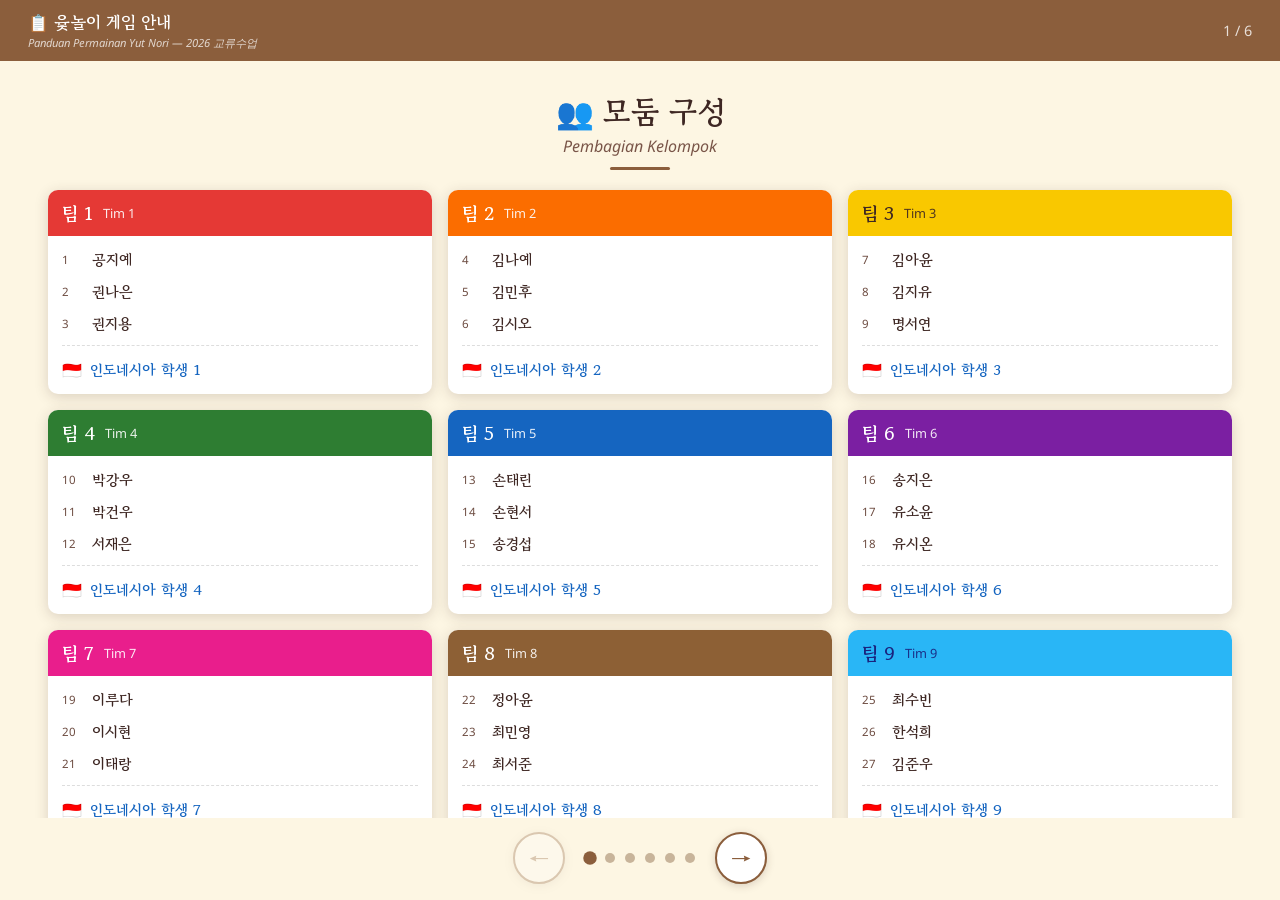
==== guide.html @ fb33321e "guide.html 추가: 게임 규칙 안내 슬라이드 (모둠 구성 + 5페이지 규칙) Co-Authored-By: Claude Sonnet 4.6 <noreply@anthropic." ====
<!DOCTYPE html>
<html lang="ko">
<head>
  <meta charset="UTF-8" />
  <meta name="viewport" content="width=device-width, initial-scale=1.0" />
  <title>게임 안내 — Panduan Permainan Yut Nori</title>
  <link rel="preconnect" href="https://fonts.googleapis.com" />
  <link rel="preconnect" href="https://fonts.gstatic.com" crossorigin />
  <link href="https://fonts.googleapis.com/css2?family=Gowun+Batang:wght@400;700&family=Noto+Sans:ital,wght@0,400;0,600;0,700;1,400&display=swap" rel="stylesheet" />
  <style>
    *, *::before, *::after { box-sizing: border-box; margin: 0; padding: 0; }

    :root {
      --bg:        #FDF6E3;
      --board-bg:  #F5E6C8;
      --line:      #8B5E3C;
      --text:      #3E2723;
      --text-sub:  #6D4C41;
      --text-id:   #795548;
      --white:     #FFFFFF;
      --shadow:    rgba(62,39,35,0.18);
      --radius:    16px;
      --radius-sm: 10px;

      --c1: #E53935; --c2: #FB6D00; --c3: #F9C800;
      --c4: #2E7D32; --c5: #1565C0; --c6: #7B1FA2;
      --c7: #E91E8C; --c8: #8D6035; --c9: #29B6F6;
    }

    html, body {
      height: 100%; width: 100%;
      background: var(--bg);
      font-family: 'Gowun Batang', Georgia, serif;
      color: var(--text);
      overflow: hidden;
    }

    /* ── Slideshow wrapper ── */
    .slideshow {
      width: 100vw; height: 100vh;
      display: flex; flex-direction: column;
      position: relative;
    }

    /* ── Header ── */
    .guide-header {
      display: flex; align-items: center; justify-content: space-between;
      padding: 10px 28px;
      background: var(--line); color: var(--white);
      flex-shrink: 0;
    }
    .guide-header-title { display: flex; flex-direction: column; gap: 1px; }
    .hdr-ko { font-size: 1.05rem; font-weight: 700; }
    .hdr-id { font-size: 0.7rem; font-style: italic; color: rgba(255,255,255,0.75); font-family: 'Noto Sans', sans-serif; }
    .slide-counter { font-size: 0.9rem; color: rgba(255,255,255,0.8); font-family: 'Noto Sans', sans-serif; }

    /* ── Slide area ── */
    .slides-container {
      flex: 1; position: relative; overflow: hidden;
    }
    .slide {
      position: absolute; inset: 0;
      display: flex; flex-direction: column; align-items: center; justify-content: flex-start;
      padding: 28px 48px 20px;
      opacity: 0; pointer-events: none; transition: opacity 0.35s ease;
      overflow-y: auto;
    }
    .slide.active { opacity: 1; pointer-events: all; }

    .slide-title {
      text-align: center; margin-bottom: 20px; flex-shrink: 0;
    }
    .slide-title .ko { font-size: 1.9rem; font-weight: 700; color: var(--text); }
    .slide-title .id { font-size: 1rem; font-style: italic; color: var(--text-id); font-family: 'Noto Sans', sans-serif; margin-top: 2px; }
    .slide-title .divider { width: 60px; height: 3px; background: var(--line); border-radius: 2px; margin: 10px auto 0; }

    /* ── Navigation ── */
    .nav-bar {
      display: flex; align-items: center; justify-content: center; gap: 20px;
      padding: 14px 0 16px; flex-shrink: 0;
    }
    .btn-nav {
      width: 52px; height: 52px; border-radius: 50%; border: 2.5px solid var(--line);
      background: var(--white); color: var(--line); font-size: 1.4rem;
      cursor: pointer; display: flex; align-items: center; justify-content: center;
      transition: all 0.15s; font-family: 'Gowun Batang', serif;
      box-shadow: 0 2px 8px var(--shadow);
    }
    .btn-nav:hover { background: var(--line); color: var(--white); }
    .btn-nav:disabled { opacity: 0.3; cursor: not-allowed; }

    .dot-nav { display: flex; gap: 10px; align-items: center; }
    .dot {
      width: 10px; height: 10px; border-radius: 50%;
      background: #C8B49A; cursor: pointer; transition: all 0.2s;
    }
    .dot.active { background: var(--line); transform: scale(1.35); }

    /* ── Home button ── */
    .btn-home {
      position: fixed; bottom: 70px; right: 28px;
      padding: 10px 20px; background: var(--line); color: var(--white);
      border: none; border-radius: var(--radius-sm); font-size: 0.9rem;
      font-family: 'Gowun Batang', serif; cursor: pointer;
      box-shadow: 0 4px 16px var(--shadow); transition: background 0.15s;
    }
    .btn-home:hover { background: #6D4C27; }

    /* ════════════════════════════════
       SLIDE 1 — 모둠 구성
    ════════════════════════════════ */
    .teams-grid {
      display: grid;
      grid-template-columns: repeat(3, 1fr);
      gap: 16px; width: 100%;
    }
    .team-card {
      background: var(--white); border-radius: var(--radius-sm);
      box-shadow: 0 3px 14px var(--shadow);
      overflow: hidden;
    }
    .team-card-header {
      padding: 10px 14px; color: var(--white);
      display: flex; align-items: center; gap: 10px;
    }
    .team-number { font-size: 1.15rem; font-weight: 700; }
    .team-label { font-size: 0.8rem; opacity: 0.9; font-family: 'Noto Sans', sans-serif; }
    .team-card-body { padding: 10px 14px; display: flex; flex-direction: column; gap: 5px; }
    .member-row {
      display: flex; align-items: center; gap: 8px;
      font-size: 0.92rem; padding: 3px 0;
    }
    .member-row .num {
      font-size: 0.72rem; color: var(--text-sub); min-width: 22px;
      font-family: 'Noto Sans', sans-serif;
    }
    .member-row .name { font-weight: 700; color: var(--text); flex: 1; }
    .member-row.indonesia .name { color: #1565C0; }
    .member-row .flag { font-size: 1rem; }
    .member-divider { border: none; border-top: 1px dashed #DDD; margin: 3px 0; }

    /* ════════════════════════════════
       SLIDE 2 — 게임 소개
    ════════════════════════════════ */
    .intro-layout {
      display: flex; gap: 32px; width: 100%; align-items: flex-start;
    }
    .intro-text { flex: 1; display: flex; flex-direction: column; gap: 18px; }
    .intro-board-img {
      width: 280px; flex-shrink: 0;
      background: var(--board-bg); border-radius: var(--radius);
      box-shadow: 0 4px 20px var(--shadow);
      overflow: hidden; aspect-ratio: 1;
    }
    .intro-board-img svg { width: 100%; height: 100%; }

    .info-box {
      background: var(--white); border-radius: var(--radius-sm);
      padding: 16px 20px; box-shadow: 0 2px 10px var(--shadow);
      display: flex; flex-direction: column; gap: 8px;
    }
    .info-box-title {
      font-size: 1.05rem; font-weight: 700; color: var(--text);
      border-bottom: 2px solid var(--board-bg); padding-bottom: 6px; margin-bottom: 4px;
    }
    .info-box-title .lbl-id { font-size: 0.72rem; font-style: italic; color: var(--text-id); font-family:'Noto Sans',sans-serif; margin-left: 6px; font-weight: 400; }
    .info-row { display: flex; align-items: flex-start; gap: 10px; font-size: 0.95rem; line-height: 1.5; }
    .info-row .icon { font-size: 1.1rem; flex-shrink: 0; margin-top: 1px; }
    .info-row .txt { color: var(--text); }
    .info-row .txt-id { font-size: 0.8rem; font-style: italic; color: var(--text-id); font-family:'Noto Sans',sans-serif; display: block; }

    /* ════════════════════════════════
       SLIDE 3 — 윷 결과
    ════════════════════════════════ */
    .yut-table-wrap { width: 100%; overflow-x: auto; }
    .yut-table {
      width: 100%; border-collapse: collapse;
      background: var(--white); border-radius: var(--radius-sm);
      box-shadow: 0 3px 14px var(--shadow); overflow: hidden;
    }
    .yut-table th {
      background: var(--line); color: var(--white);
      padding: 12px 10px; font-size: 0.95rem; text-align: center;
    }
    .yut-table td {
      padding: 12px 10px; text-align: center; border-bottom: 1px solid #EEE;
      font-size: 0.95rem; vertical-align: middle;
    }
    .yut-table tr:last-child td { border-bottom: none; }
    .yut-table tr:nth-child(even) td { background: #FAFAF8; }
    .yut-name-big { font-size: 1.3rem; font-weight: 700; color: var(--text); }
    .yut-name-id  { font-size: 0.78rem; font-style: italic; color: var(--text-id); font-family:'Noto Sans',sans-serif; }
    .yut-sticks   { font-size: 1.1rem; letter-spacing: 2px; }
    .move-badge {
      display: inline-block; padding: 4px 12px; border-radius: 20px;
      font-size: 0.9rem; font-weight: 700;
    }
    .move-pos { background: #E8F5E9; color: #2E7D32; }
    .move-neg { background: #FFEBEE; color: #C62828; }
    .extra-badge {
      display: inline-block; padding: 3px 10px; border-radius: 20px;
      background: #E3F2FD; color: #1565C0; font-size: 0.8rem; font-weight: 700;
      font-family:'Noto Sans',sans-serif;
    }

    /* ════════════════════════════════
       SLIDE 4 — 보드 & 특별 규칙
    ════════════════════════════════ */
    .board-rules-layout {
      display: flex; gap: 28px; width: 100%; align-items: flex-start;
    }
    .board-rules-left {
      width: 260px; flex-shrink: 0;
      background: var(--board-bg); border-radius: var(--radius);
      box-shadow: 0 4px 20px var(--shadow); overflow: hidden; aspect-ratio: 1;
    }
    .board-rules-left svg { width: 100%; height: 100%; }
    .rules-list { flex: 1; display: flex; flex-direction: column; gap: 12px; }
    .rule-card {
      background: var(--white); border-radius: var(--radius-sm);
      padding: 14px 18px; box-shadow: 0 2px 10px var(--shadow);
      display: flex; gap: 14px; align-items: flex-start;
    }
    .rule-icon { font-size: 1.6rem; flex-shrink: 0; line-height: 1; }
    .rule-body { flex: 1; }
    .rule-title { font-size: 1rem; font-weight: 700; color: var(--text); }
    .rule-title .lbl-id { font-size: 0.72rem; font-style: italic; color: var(--text-id); font-family:'Noto Sans',sans-serif; margin-left: 6px; font-weight: 400; }
    .rule-desc { font-size: 0.88rem; color: var(--text-sub); line-height: 1.6; margin-top: 4px; }
    .rule-desc-id { font-size: 0.78rem; font-style: italic; color: var(--text-id); font-family:'Noto Sans',sans-serif; line-height: 1.5; }

    /* ════════════════════════════════
       SLIDE 5 — 점수 & 승리
    ════════════════════════════════ */
    .score-layout { width: 100%; display: flex; flex-direction: column; gap: 18px; }
    .score-cards-row { display: flex; gap: 16px; }
    .score-card {
      flex: 1; background: var(--white); border-radius: var(--radius-sm);
      box-shadow: 0 3px 14px var(--shadow);
      padding: 20px; display: flex; flex-direction: column; align-items: center;
      gap: 10px; text-align: center;
    }
    .score-card-icon { font-size: 2.4rem; }
    .score-card-title { font-size: 1rem; font-weight: 700; color: var(--text); }
    .score-card-title .lbl-id { display: block; font-size: 0.72rem; font-style:italic; color:var(--text-id); font-family:'Noto Sans',sans-serif; font-weight:400; }
    .score-card-value {
      font-size: 2rem; font-weight: 700; padding: 6px 24px; border-radius: 30px;
    }
    .val-success { background: #E8F5E9; color: #2E7D32; }
    .val-fail    { background: #FFEBEE; color: #C62828; }
    .val-bonus   { background: #FFF9C4; color: #F57F17; }
    .score-card-desc { font-size: 0.8rem; color: var(--text-sub); line-height: 1.5; }
    .score-card-desc .id { font-style:italic; color:var(--text-id); font-family:'Noto Sans',sans-serif; display:block; }

    .flow-box {
      background: var(--white); border-radius: var(--radius-sm);
      box-shadow: 0 2px 10px var(--shadow); padding: 18px 24px;
      display: flex; flex-direction: column; gap: 10px;
    }
    .flow-title { font-size: 1.05rem; font-weight: 700; color: var(--text); border-bottom: 2px solid var(--board-bg); padding-bottom: 6px; }
    .flow-steps { display: flex; align-items: center; gap: 8px; flex-wrap: wrap; }
    .flow-step {
      background: var(--board-bg); border-radius: var(--radius-sm);
      padding: 8px 14px; font-size: 0.9rem; font-weight: 700; color: var(--text);
      text-align: center; line-height: 1.4;
    }
    .flow-step .step-id { font-size: 0.7rem; font-style:italic; color:var(--text-id); font-family:'Noto Sans',sans-serif; display:block; font-weight:400; }
    .flow-arrow { font-size: 1.2rem; color: var(--line); }

    /* ── Responsive ── */
    @media (max-width: 860px) {
      .slide { padding: 20px 20px 16px; }
      .teams-grid { grid-template-columns: repeat(2, 1fr); gap: 10px; }
      .intro-layout { flex-direction: column; }
      .intro-board-img { width: 100%; max-width: 280px; align-self: center; }
      .board-rules-layout { flex-direction: column; }
      .board-rules-left { width: 100%; max-width: 260px; align-self: center; }
      .score-cards-row { flex-wrap: wrap; }
      .score-card { min-width: 140px; }
      .slide-title .ko { font-size: 1.5rem; }
    }
    @media (max-width: 540px) {
      .teams-grid { grid-template-columns: 1fr; }
      .slide { padding: 14px 12px 12px; }
      html, body { overflow: auto; }
      .slideshow { height: auto; min-height: 100vh; }
      .slides-container { height: auto; min-height: 70vh; }
      .slide { position: relative; opacity: 1; pointer-events: all; display: none; }
      .slide.active { display: flex; }
    }
  </style>
</head>
<body>

<div class="slideshow">

  <!-- Header -->
  <header class="guide-header">
    <div class="guide-header-title">
      <span class="hdr-ko">📋 윷놀이 게임 안내</span>
      <span class="hdr-id">Panduan Permainan Yut Nori — 2026 교류수업</span>
    </div>
    <span class="slide-counter" id="slide-counter">1 / 6</span>
  </header>

  <!-- Slides -->
  <div class="slides-container">

    <!-- ── SLIDE 1: 모둠 구성 ── -->
    <div class="slide active" id="slide-1">
      <div class="slide-title">
        <div class="ko">👥 모둠 구성</div>
        <div class="id">Pembagian Kelompok</div>
        <div class="divider"></div>
      </div>

      <div class="teams-grid">
        <!-- 팀 1 -->
        <div class="team-card">
          <div class="team-card-header" style="background:var(--c1)">
            <span class="team-number">팀 1</span>
            <span class="team-label">Tim 1</span>
          </div>
          <div class="team-card-body">
            <div class="member-row"><span class="num">1</span><span class="name">공지예</span></div>
            <div class="member-row"><span class="num">2</span><span class="name">권나은</span></div>
            <div class="member-row"><span class="num">3</span><span class="name">권지용</span></div>
            <hr class="member-divider"/>
            <div class="member-row indonesia"><span class="flag">🇮🇩</span><span class="name">인도네시아 학생 1</span></div>
          </div>
        </div>
        <!-- 팀 2 -->
        <div class="team-card">
          <div class="team-card-header" style="background:var(--c2)">
            <span class="team-number">팀 2</span>
            <span class="team-label">Tim 2</span>
          </div>
          <div class="team-card-body">
            <div class="member-row"><span class="num">4</span><span class="name">김나예</span></div>
            <div class="member-row"><span class="num">5</span><span class="name">김민후</span></div>
            <div class="member-row"><span class="num">6</span><span class="name">김시오</span></div>
            <hr class="member-divider"/>
            <div class="member-row indonesia"><span class="flag">🇮🇩</span><span class="name">인도네시아 학생 2</span></div>
          </div>
        </div>
        <!-- 팀 3 -->
        <div class="team-card">
          <div class="team-card-header" style="background:var(--c3); color:#3E2723;">
            <span class="team-number">팀 3</span>
            <span class="team-label">Tim 3</span>
          </div>
          <div class="team-card-body">
            <div class="member-row"><span class="num">7</span><span class="name">김아윤</span></div>
            <div class="member-row"><span class="num">8</span><span class="name">김지유</span></div>
            <div class="member-row"><span class="num">9</span><span class="name">명서연</span></div>
            <hr class="member-divider"/>
            <div class="member-row indonesia"><span class="flag">🇮🇩</span><span class="name">인도네시아 학생 3</span></div>
          </div>
        </div>
        <!-- 팀 4 -->
        <div class="team-card">
          <div class="team-card-header" style="background:var(--c4)">
            <span class="team-number">팀 4</span>
            <span class="team-label">Tim 4</span>
          </div>
          <div class="team-card-body">
            <div class="member-row"><span class="num">10</span><span class="name">박강우</span></div>
            <div class="member-row"><span class="num">11</span><span class="name">박건우</span></div>
            <div class="member-row"><span class="num">12</span><span class="name">서재은</span></div>
            <hr class="member-divider"/>
            <div class="member-row indonesia"><span class="flag">🇮🇩</span><span class="name">인도네시아 학생 4</span></div>
          </div>
        </div>
        <!-- 팀 5 -->
        <div class="team-card">
          <div class="team-card-header" style="background:var(--c5)">
            <span class="team-number">팀 5</span>
            <span class="team-label">Tim 5</span>
          </div>
          <div class="team-card-body">
            <div class="member-row"><span class="num">13</span><span class="name">손태린</span></div>
            <div class="member-row"><span class="num">14</span><span class="name">손현서</span></div>
            <div class="member-row"><span class="num">15</span><span class="name">송경섭</span></div>
            <hr class="member-divider"/>
            <div class="member-row indonesia"><span class="flag">🇮🇩</span><span class="name">인도네시아 학생 5</span></div>
          </div>
        </div>
        <!-- 팀 6 -->
        <div class="team-card">
          <div class="team-card-header" style="background:var(--c6)">
            <span class="team-number">팀 6</span>
            <span class="team-label">Tim 6</span>
          </div>
          <div class="team-card-body">
            <div class="member-row"><span class="num">16</span><span class="name">송지은</span></div>
            <div class="member-row"><span class="num">17</span><span class="name">유소윤</span></div>
            <div class="member-row"><span class="num">18</span><span class="name">유시온</span></div>
            <hr class="member-divider"/>
            <div class="member-row indonesia"><span class="flag">🇮🇩</span><span class="name">인도네시아 학생 6</span></div>
          </div>
        </div>
        <!-- 팀 7 -->
        <div class="team-card">
          <div class="team-card-header" style="background:var(--c7)">
            <span class="team-number">팀 7</span>
            <span class="team-label">Tim 7</span>
          </div>
          <div class="team-card-body">
            <div class="member-row"><span class="num">19</span><span class="name">이루다</span></div>
            <div class="member-row"><span class="num">20</span><span class="name">이시현</span></div>
            <div class="member-row"><span class="num">21</span><span class="name">이태랑</span></div>
            <hr class="member-divider"/>
            <div class="member-row indonesia"><span class="flag">🇮🇩</span><span class="name">인도네시아 학생 7</span></div>
          </div>
        </div>
        <!-- 팀 8 -->
        <div class="team-card">
          <div class="team-card-header" style="background:var(--c8)">
            <span class="team-number">팀 8</span>
            <span class="team-label">Tim 8</span>
          </div>
          <div class="team-card-body">
            <div class="member-row"><span class="num">22</span><span class="name">정아윤</span></div>
            <div class="member-row"><span class="num">23</span><span class="name">최민영</span></div>
            <div class="member-row"><span class="num">24</span><span class="name">최서준</span></div>
            <hr class="member-divider"/>
            <div class="member-row indonesia"><span class="flag">🇮🇩</span><span class="name">인도네시아 학생 8</span></div>
          </div>
        </div>
        <!-- 팀 9 -->
        <div class="team-card">
          <div class="team-card-header" style="background:var(--c9); color:#1A237E;">
            <span class="team-number">팀 9</span>
            <span class="team-label">Tim 9</span>
          </div>
          <div class="team-card-body">
            <div class="member-row"><span class="num">25</span><span class="name">최수빈</span></div>
            <div class="member-row"><span class="num">26</span><span class="name">한석희</span></div>
            <div class="member-row"><span class="num">27</span><span class="name">김준우</span></div>
            <hr class="member-divider"/>
            <div class="member-row indonesia"><span class="flag">🇮🇩</span><span class="name">인도네시아 학생 9</span></div>
          </div>
        </div>
      </div>
    </div><!-- /slide-1 -->

    <!-- ── SLIDE 2: 게임 소개 ── -->
    <div class="slide" id="slide-2">
      <div class="slide-title">
        <div class="ko">🎲 윷놀이란? — Apa itu Yut Nori?</div>
        <div class="id">한국의 전통 보드게임 | Permainan papan tradisional Korea</div>
        <div class="divider"></div>
      </div>

      <div class="intro-layout">
        <div class="intro-text">
          <div class="info-box">
            <div class="info-box-title">🎯 게임 목표 <span class="lbl-id">Tujuan Permainan</span></div>
            <div class="info-row">
              <span class="icon">🏁</span>
              <div class="txt">말(bidak)을 윷판의 출발 칸에서 출발해 한 바퀴 돌아 완주시키세요.
                <span class="txt-id">Jalankan bidak dari titik start, kelilingi papan, dan selesaikan di titik finish.</span>
              </div>
            </div>
            <div class="info-row">
              <span class="icon">🏆</span>
              <div class="txt">미션 수행과 완주로 점수를 모아 가장 높은 팀이 우승합니다.
                <span class="txt-id">Kumpulkan poin dari misi dan penyelesaian untuk menang.</span>
              </div>
            </div>
          </div>

          <div class="info-box">
            <div class="info-box-title">👥 게임 방법 <span class="lbl-id">Cara Bermain</span></div>
            <div class="info-row">
              <span class="icon">1️⃣</span>
              <div class="txt">각 팀이 순서대로 돌아가며 윷을 던집니다.
                <span class="txt-id">Setiap tim bergantian melempar yut.</span>
              </div>
            </div>
            <div class="info-row">
              <span class="icon">2️⃣</span>
              <div class="txt">결과에 따라 말을 이동합니다.
                <span class="txt-id">Gerakkan bidak sesuai hasil lemparan.</span>
              </div>
            </div>
            <div class="info-row">
              <span class="icon">3️⃣</span>
              <div class="txt">미션 칸에 도착하면 팀이 함께 미션을 수행합니다.
                <span class="txt-id">Jika mendarat di kotak misi, tim harus menyelesaikan misi bersama.</span>
              </div>
            </div>
            <div class="info-row">
              <span class="icon">4️⃣</span>
              <div class="txt">모든 팀이 완주하면 점수로 순위를 결정합니다.
                <span class="txt-id">Setelah semua tim selesai, peringkat ditentukan berdasarkan skor.</span>
              </div>
            </div>
          </div>

          <div class="info-box">
            <div class="info-box-title">📌 이번 수업 설정 <span class="lbl-id">Pengaturan Kelas Ini</span></div>
            <div class="info-row">
              <span class="icon">👥</span>
              <div class="txt"><b>9팀</b>, 팀당 말 1개 (한국 3명 + 인도네시아 1명)
                <span class="txt-id">9 tim, 1 bidak per tim (3 Korea + 1 Indonesia)</span>
              </div>
            </div>
            <div class="info-row">
              <span class="icon">✅</span>
              <div class="txt">미션 성공 <b>+10점</b> · 미션 실패 <b>-5점</b> · 완주 보너스 <b>+20점</b>
                <span class="txt-id">Misi berhasil +10 · Misi gagal -5 · Bonus selesai +20</span>
              </div>
            </div>
          </div>
        </div>

        <!-- Mini board preview -->
        <div class="intro-board-img">
          <svg viewBox="0 0 300 300" xmlns="http://www.w3.org/2000/svg">
            <!-- outer square -->
            <rect x="20" y="20" width="260" height="260" fill="none" stroke="#8B5E3C" stroke-width="2.5"/>
            <!-- diagonals (dashed) -->
            <line x1="280" y1="20" x2="20" y2="280" stroke="#8B5E3C" stroke-width="2" stroke-dasharray="7,4"/>
            <line x1="20" y1="20" x2="280" y2="280" stroke="#8B5E3C" stroke-width="2" stroke-dasharray="7,4"/>
            <!-- center -->
            <circle cx="150" cy="150" r="20" fill="#FFD700" stroke="#8B5E3C" stroke-width="2"/>
            <!-- corners -->
            <circle cx="280" cy="20"  r="14" fill="#FFF3CD" stroke="#8B5E3C" stroke-width="2"/>
            <circle cx="20"  cy="20"  r="14" fill="#FFF3CD" stroke="#8B5E3C" stroke-width="2"/>
            <circle cx="20"  cy="280" r="14" fill="#FFF3CD" stroke="#8B5E3C" stroke-width="2"/>
            <circle cx="280" cy="280" r="14" fill="#E8F5E9" stroke="#8B5E3C" stroke-width="2.5"/>
            <!-- start label -->
            <text x="280" y="285" text-anchor="middle" dominant-baseline="central" font-size="7" fill="#3E2723" font-family="Gowun Batang,serif">출발</text>
            <!-- outer dots top row -->
            <circle cx="85"  cy="20" r="8" fill="white" stroke="#8B5E3C" stroke-width="1.5"/>
            <circle cx="150" cy="20" r="8" fill="white" stroke="#8B5E3C" stroke-width="1.5"/>
            <circle cx="215" cy="20" r="8" fill="white" stroke="#8B5E3C" stroke-width="1.5"/>
            <!-- mission top -->
            <circle cx="150" cy="20" r="8" fill="#FFE4E1" stroke="#8B5E3C" stroke-width="1.5"/>
            <text x="150" y="20" text-anchor="middle" dominant-baseline="central" font-size="9">?</text>
            <!-- lucky top-left -->
            <circle cx="85" cy="20" r="8" fill="#FFFDE7" stroke="#8B5E3C" stroke-width="1.5"/>
            <text x="85" y="20" text-anchor="middle" dominant-baseline="central" font-size="9">★</text>
            <!-- outer dots left col -->
            <circle cx="20" cy="85"  r="8" fill="white" stroke="#8B5E3C" stroke-width="1.5"/>
            <circle cx="20" cy="150" r="8" fill="white" stroke="#8B5E3C" stroke-width="1.5"/>
            <circle cx="20" cy="215" r="8" fill="white" stroke="#8B5E3C" stroke-width="1.5"/>
            <!-- outer dots right col -->
            <circle cx="280" cy="85"  r="8" fill="white" stroke="#8B5E3C" stroke-width="1.5"/>
            <circle cx="280" cy="150" r="8" fill="white" stroke="#8B5E3C" stroke-width="1.5"/>
            <circle cx="280" cy="215" r="8" fill="white" stroke="#8B5E3C" stroke-width="1.5"/>
            <!-- outer dots bottom -->
            <circle cx="85"  cy="280" r="8" fill="white" stroke="#8B5E3C" stroke-width="1.5"/>
            <circle cx="150" cy="280" r="8" fill="white" stroke="#8B5E3C" stroke-width="1.5"/>
            <circle cx="215" cy="280" r="8" fill="white" stroke="#8B5E3C" stroke-width="1.5"/>
            <!-- diagonal dots -->
            <circle cx="215" cy="85"  r="7" fill="white" stroke="#8B5E3C" stroke-width="1.2"/>
            <circle cx="85"  cy="215" r="7" fill="white" stroke="#8B5E3C" stroke-width="1.2"/>
            <circle cx="85"  cy="85"  r="7" fill="white" stroke="#8B5E3C" stroke-width="1.2"/>
            <circle cx="215" cy="215" r="7" fill="white" stroke="#8B5E3C" stroke-width="1.2"/>
            <!-- labels -->
            <text x="150" y="10" text-anchor="middle" font-size="8" fill="#8B5E3C" font-family="Gowun Batang">★ = 행운  ? = 미션</text>
          </svg>
        </div>
      </div>
    </div><!-- /slide-2 -->

    <!-- ── SLIDE 3: 윷 결과 ── -->
    <div class="slide" id="slide-3">
      <div class="slide-title">
        <div class="ko">🪃 윷 결과 — Hasil Lemparan Yut</div>
        <div class="id">윷을 던져 나온 결과에 따라 말을 이동합니다 | Gerakkan bidak sesuai hasil</div>
        <div class="divider"></div>
      </div>

      <div class="yut-table-wrap">
        <table class="yut-table">
          <thead>
            <tr>
              <th>이름 <br><span style="font-weight:400;font-size:0.8rem;font-family:'Noto Sans',sans-serif;">Nama</span></th>
              <th>윷가락 모양 <br><span style="font-weight:400;font-size:0.8rem;font-family:'Noto Sans',sans-serif;">Bentuk Batang</span></th>
              <th>이동 칸 수 <br><span style="font-weight:400;font-size:0.8rem;font-family:'Noto Sans',sans-serif;">Langkah</span></th>
              <th>특이사항 <br><span style="font-weight:400;font-size:0.8rem;font-family:'Noto Sans',sans-serif;">Keterangan</span></th>
            </tr>
          </thead>
          <tbody>
            <tr>
              <td>
                <div class="yut-name-big">백도</div>
                <div class="yut-name-id">Mundur Satu</div>
              </td>
              <td><span class="yut-sticks">🔵 ○ ○ ○</span></td>
              <td><span class="move-badge move-neg">−1 칸</span></td>
              <td style="font-size:0.85rem;color:var(--text-sub);">뒤로 1칸 후진<br><span style="font-size:0.75rem;font-style:italic;font-family:'Noto Sans',sans-serif;color:var(--text-id)">Mundur 1 kotak</span></td>
            </tr>
            <tr>
              <td>
                <div class="yut-name-big">도</div>
                <div class="yut-name-id">Do</div>
              </td>
              <td><span class="yut-sticks">● ○ ○ ○</span></td>
              <td><span class="move-badge move-pos">+1 칸</span></td>
              <td style="font-size:0.85rem;color:var(--text-sub);">1칸 전진<br><span style="font-size:0.75rem;font-style:italic;font-family:'Noto Sans',sans-serif;color:var(--text-id)">Maju 1 kotak</span></td>
            </tr>
            <tr>
              <td>
                <div class="yut-name-big">개</div>
                <div class="yut-name-id">Gae</div>
              </td>
              <td><span class="yut-sticks">● ● ○ ○</span></td>
              <td><span class="move-badge move-pos">+2 칸</span></td>
              <td style="font-size:0.85rem;color:var(--text-sub);">2칸 전진<br><span style="font-size:0.75rem;font-style:italic;font-family:'Noto Sans',sans-serif;color:var(--text-id)">Maju 2 kotak</span></td>
            </tr>
            <tr>
              <td>
                <div class="yut-name-big">걸</div>
                <div class="yut-name-id">Geol</div>
              </td>
              <td><span class="yut-sticks">● ● ● ○</span></td>
              <td><span class="move-badge move-pos">+3 칸</span></td>
              <td style="font-size:0.85rem;color:var(--text-sub);">3칸 전진<br><span style="font-size:0.75rem;font-style:italic;font-family:'Noto Sans',sans-serif;color:var(--text-id)">Maju 3 kotak</span></td>
            </tr>
            <tr style="background:#F1F8E9;">
              <td>
                <div class="yut-name-big" style="color:#2E7D32;">윷</div>
                <div class="yut-name-id">Yut</div>
              </td>
              <td><span class="yut-sticks">● ● ● ●</span></td>
              <td><span class="move-badge move-pos">+4 칸</span></td>
              <td>
                <span class="extra-badge">🎲 한 번 더! Lempar lagi!</span>
                <div style="font-size:0.78rem;color:var(--text-sub);margin-top:4px;">이동 후 추가 던지기<br><span style="font-style:italic;font-family:'Noto Sans',sans-serif;color:var(--text-id)">Lempar lagi setelah bergerak</span></div>
              </td>
            </tr>
            <tr style="background:#F1F8E9;">
              <td>
                <div class="yut-name-big" style="color:#2E7D32;">모</div>
                <div class="yut-name-id">Mo</div>
              </td>
              <td><span class="yut-sticks">○ ○ ○ ○</span></td>
              <td><span class="move-badge move-pos">+5 칸</span></td>
              <td>
                <span class="extra-badge">🎲 한 번 더! Lempar lagi!</span>
                <div style="font-size:0.78rem;color:var(--text-sub);margin-top:4px;">이동 후 추가 던지기<br><span style="font-style:italic;font-family:'Noto Sans',sans-serif;color:var(--text-id)">Lempar lagi setelah bergerak</span></div>
              </td>
            </tr>
          </tbody>
        </table>
      </div>

      <div style="margin-top:16px;background:var(--white);border-radius:var(--radius-sm);padding:14px 20px;box-shadow:0 2px 10px var(--shadow);width:100%;font-size:0.9rem;color:var(--text-sub);line-height:1.6;">
        💡 <b>팁</b>: ● = 뒤집힌 면(등면, punggung) &nbsp;/&nbsp; ○ = 평평한 면(배면, perut) &nbsp;—&nbsp; 모든 4개가 평평하면 모(Mo), 1개 뒤집히면 도(Do)
      </div>
    </div><!-- /slide-3 -->

    <!-- ── SLIDE 4: 보드 & 특별 규칙 ── -->
    <div class="slide" id="slide-4">
      <div class="slide-title">
        <div class="ko">🗺️ 보드 &amp; 특별 규칙 — Papan &amp; Aturan Khusus</div>
        <div class="id">윷판의 특별한 칸과 규칙을 알아보세요 | Pelajari kotak dan aturan khusus</div>
        <div class="divider"></div>
      </div>

      <div class="board-rules-layout">
        <!-- mini board with annotations -->
        <div class="board-rules-left">
          <svg viewBox="0 0 300 300" xmlns="http://www.w3.org/2000/svg">
            <rect x="20" y="20" width="260" height="260" fill="#F5E6C8" stroke="#8B5E3C" stroke-width="2"/>
            <line x1="280" y1="20" x2="20" y2="280" stroke="#8B5E3C" stroke-width="2" stroke-dasharray="7,4"/>
            <line x1="20" y1="20" x2="280" y2="280" stroke="#8B5E3C" stroke-width="2" stroke-dasharray="7,4"/>
            <!-- center -->
            <circle cx="150" cy="150" r="18" fill="#FFD700" stroke="#8B5E3C" stroke-width="2"/>
            <!-- corners -->
            <circle cx="280" cy="280" r="14" fill="#E8F5E9" stroke="#4CAF50" stroke-width="3"/>
            <text x="280" y="298" text-anchor="middle" font-size="7" fill="#2E7D32" font-family="Gowun Batang">START</text>
            <circle cx="280" cy="20"  r="14" fill="#FFF3CD" stroke="#8B5E3C" stroke-width="2"/>
            <circle cx="20"  cy="20"  r="14" fill="#FFF3CD" stroke="#8B5E3C" stroke-width="2"/>
            <circle cx="20"  cy="280" r="14" fill="#FFF3CD" stroke="#8B5E3C" stroke-width="2"/>
            <!-- outer dots + mission/lucky -->
            <!-- top -->
            <circle cx="85"  cy="20" r="8" fill="#FFFDE7" stroke="#8B5E3C" stroke-width="1.5"/>
            <text x="85" y="20" text-anchor="middle" dominant-baseline="central" font-size="9">★</text>
            <circle cx="150" cy="20" r="8" fill="#FFE4E1" stroke="#8B5E3C" stroke-width="1.5"/>
            <text x="150" y="20" text-anchor="middle" dominant-baseline="central" font-size="9">?</text>
            <circle cx="215" cy="20" r="8" fill="white" stroke="#8B5E3C" stroke-width="1.5"/>
            <!-- right -->
            <circle cx="280" cy="85"  r="8" fill="white" stroke="#8B5E3C" stroke-width="1.5"/>
            <circle cx="280" cy="150" r="8" fill="#FFE4E1" stroke="#8B5E3C" stroke-width="1.5"/>
            <text x="280" y="150" text-anchor="middle" dominant-baseline="central" font-size="9">?</text>
            <circle cx="280" cy="215" r="8" fill="white" stroke="#8B5E3C" stroke-width="1.5"/>
            <!-- bottom -->
            <circle cx="85"  cy="280" r="8" fill="#FFFDE7" stroke="#8B5E3C" stroke-width="1.5"/>
            <text x="85" y="280" text-anchor="middle" dominant-baseline="central" font-size="9">★</text>
            <circle cx="150" cy="280" r="8" fill="#FFE4E1" stroke="#8B5E3C" stroke-width="1.5"/>
            <text x="150" y="280" text-anchor="middle" dominant-baseline="central" font-size="9">?</text>
            <circle cx="215" cy="280" r="8" fill="white" stroke="#8B5E3C" stroke-width="1.5"/>
            <!-- left -->
            <circle cx="20" cy="85"  r="8" fill="white" stroke="#8B5E3C" stroke-width="1.5"/>
            <circle cx="20" cy="150" r="8" fill="#FFE4E1" stroke="#8B5E3C" stroke-width="1.5"/>
            <text x="20" y="150" text-anchor="middle" dominant-baseline="central" font-size="9">?</text>
            <circle cx="20" cy="215" r="8" fill="white" stroke="#8B5E3C" stroke-width="1.5"/>
            <!-- diag dots -->
            <circle cx="215" cy="85"  r="7" fill="white" stroke="#8B5E3C" stroke-width="1.2"/>
            <circle cx="85"  cy="215" r="7" fill="white" stroke="#8B5E3C" stroke-width="1.2"/>
            <circle cx="85"  cy="85"  r="7" fill="white" stroke="#8B5E3C" stroke-width="1.2"/>
            <circle cx="215" cy="215" r="7" fill="white" stroke="#8B5E3C" stroke-width="1.2"/>
            <!-- arrows for shortcut -->
            <text x="150" y="148" text-anchor="middle" dominant-baseline="central" font-size="10" fill="#7B1FA2" font-weight="bold">지름길</text>
          </svg>
        </div>

        <!-- Rules list -->
        <div class="rules-list">
          <div class="rule-card">
            <span class="rule-icon">🟡</span>
            <div class="rule-body">
              <div class="rule-title">출발 칸 <span class="lbl-id">Titik Start/Finish</span></div>
              <div class="rule-desc">오른쪽 아래 초록 칸에서 출발합니다. 말이 한 바퀴 돌아 이 칸을 지나면 <b>완주</b>!</div>
              <div class="rule-desc-id">Mulai dari kotak hijau kanan bawah. Ketika bidak melewati kotak ini setelah mengelilingi papan = <b>Selesai!</b></div>
            </div>
          </div>
          <div class="rule-card">
            <span class="rule-icon">🔀</span>
            <div class="rule-body">
              <div class="rule-title">꼭지점 — 지름길 <span class="lbl-id">Titik Sudut — Jalur Pintas</span></div>
              <div class="rule-desc">모(우상), 뒷모(좌상), 찌모(좌하) 꼭지점에 딱 맞게 도착하면 <b>대각선 지름길</b>로 갈 수 있어 훨씬 빠릅니다.</div>
              <div class="rule-desc-id">Jika bidak mendarat tepat di sudut, bisa memilih <b>jalur diagonal (pintas)</b> yang lebih cepat.</div>
            </div>
          </div>
          <div class="rule-card">
            <span class="rule-icon">❓</span>
            <div class="rule-body">
              <div class="rule-title">미션 칸 <span class="lbl-id">Kotak Misi</span></div>
              <div class="rule-desc">미션 칸에 도착하면 60초 안에 팀이 함께 미션을 수행합니다. 성공하면 <b>+10점</b>, 실패하면 <b>−5점</b>.</div>
              <div class="rule-desc-id">Mendarat di kotak misi → selesaikan misi tim dalam 60 detik. Berhasil <b>+10</b>, Gagal <b>-5</b>.</div>
            </div>
          </div>
          <div class="rule-card">
            <span class="rule-icon">★</span>
            <div class="rule-body">
              <div class="rule-title">행운 칸 <span class="lbl-id">Kotak Keberuntungan</span></div>
              <div class="rule-desc">별 칸에 도착하면 특별한 행운 효과가 발생합니다!</div>
              <div class="rule-desc-id">Mendarat di kotak bintang → dapat efek keberuntungan spesial!</div>
            </div>
          </div>
          <div class="rule-card">
            <span class="rule-icon">🤝</span>
            <div class="rule-body">
              <div class="rule-title">잡기 &amp; 업기 <span class="lbl-id">Menangkap &amp; Menumpuk</span></div>
              <div class="rule-desc"><b>잡기</b>: 상대 말이 있는 칸에 도착 → 상대를 잡고 추가 1번 던지기.<br><b>업기</b>: 같은 팀 말이 있는 칸에 도착 → 함께 업어서 이동.</div>
              <div class="rule-desc-id"><b>Tangkap</b>: Mendarat di kotak lawan → lempar lagi.<br><b>Tumpuk</b>: Mendarat di kotak satu tim → bergerak bersama.</div>
            </div>
          </div>
        </div>
      </div>
    </div><!-- /slide-4 -->

    <!-- ── SLIDE 5: 점수 & 승리 ── -->
    <div class="slide" id="slide-5">
      <div class="slide-title">
        <div class="ko">🏆 점수 &amp; 승리 조건 — Skor &amp; Syarat Menang</div>
        <div class="id">미션과 완주로 점수를 획득하세요 | Kumpulkan poin dari misi dan penyelesaian</div>
        <div class="divider"></div>
      </div>

      <div class="score-layout">
        <div class="score-cards-row">
          <div class="score-card">
            <div class="score-card-icon">✅</div>
            <div class="score-card-title">미션 성공<span class="lbl-id">Misi Berhasil</span></div>
            <div class="score-card-value val-success">+10점</div>
            <div class="score-card-desc">미션 칸 도착 후 60초 이내 미션 성공 시<span class="id">Berhasil menyelesaikan misi dalam 60 detik</span></div>
          </div>
          <div class="score-card">
            <div class="score-card-icon">❌</div>
            <div class="score-card-title">미션 실패<span class="lbl-id">Misi Gagal</span></div>
            <div class="score-card-value val-fail">−5점</div>
            <div class="score-card-desc">시간 초과 또는 미션 실패 시<span class="id">Waktu habis atau misi tidak selesai</span></div>
          </div>
          <div class="score-card">
            <div class="score-card-icon">🏁</div>
            <div class="score-card-title">완주 보너스<span class="lbl-id">Bonus Selesai</span></div>
            <div class="score-card-value val-bonus">+20점</div>
            <div class="score-card-desc">말이 한 바퀴를 돌아 출발 칸을 통과할 때<span class="id">Bidak berhasil melewati titik start setelah satu putaran</span></div>
          </div>
        </div>

        <div class="flow-box">
          <div class="flow-title">🎮 한 턴의 흐름 <span style="font-size:0.8rem;font-weight:400;font-style:italic;color:var(--text-id);font-family:'Noto Sans',sans-serif;">Alur Satu Giliran</span></div>
          <div class="flow-steps">
            <div class="flow-step">🎲 윷 던지기<span class="step-id">Lempar Yut</span></div>
            <span class="flow-arrow">→</span>
            <div class="flow-step">♟ 말 이동<span class="step-id">Gerakkan Bidak</span></div>
            <span class="flow-arrow">→</span>
            <div class="flow-step">❓ 미션 수행<span class="step-id">(Jika di kotak misi)</span></div>
            <span class="flow-arrow">→</span>
            <div class="flow-step">➡ 다음 팀<span class="step-id">Giliran Tim Berikutnya</span></div>
          </div>
          <div style="font-size:0.85rem;color:var(--text-sub);margin-top:6px;line-height:1.6;">
            💡 윷(+4칸) 또는 모(+5칸)가 나오면 <b>추가 던지기</b> 기회가 주어집니다. 상대 말을 잡아도 추가 1번 던질 수 있어요!<br>
            <span style="font-size:0.78rem;font-style:italic;color:var(--text-id);font-family:'Noto Sans',sans-serif;">Yut atau Mo = lempar tambahan. Menangkap bidak lawan juga dapat 1 lempar tambahan!</span>
          </div>
        </div>

        <div class="flow-box">
          <div class="flow-title">🥇 게임 종료 &amp; 순위 <span style="font-size:0.8rem;font-weight:400;font-style:italic;color:var(--text-id);font-family:'Noto Sans',sans-serif;">Akhir Permainan &amp; Peringkat</span></div>
          <div style="font-size:0.95rem;color:var(--text);line-height:1.7;">
            모든 팀이 완주하거나 선생님이 <b>수업 마치기</b> 버튼을 누르면 게임이 종료됩니다.<br>
            최종 점수가 높은 팀이 우승! 🎉 점수가 같으면 완주한 팀이 우선합니다.<br>
            <span style="font-size:0.82rem;font-style:italic;color:var(--text-id);font-family:'Noto Sans',sans-serif;">Permainan selesai ketika semua tim finish atau guru menekan tombol akhir. Tim dengan skor tertinggi menang!</span>
          </div>
        </div>
      </div>
    </div><!-- /slide-5 -->

    <!-- ── SLIDE 6: 시작 안내 ── -->
    <div class="slide" id="slide-6">
      <div class="slide-title">
        <div class="ko">🚀 이제 시작합니다!</div>
        <div class="id">Ayo Mulai! — 함께 던지고, 함께 자라다</div>
        <div class="divider"></div>
      </div>

      <div style="display:flex;flex-direction:column;align-items:center;gap:28px;width:100%;max-width:680px;margin:0 auto;padding-top:10px;">

        <div style="background:var(--white);border-radius:var(--radius);box-shadow:0 4px 24px var(--shadow);padding:28px 36px;width:100%;text-align:center;">
          <div style="font-size:3rem;margin-bottom:12px;">🎲 🤝 🎲</div>
          <div style="font-size:1.4rem;font-weight:700;color:var(--text);line-height:1.6;">
            모둠별로 자리를 잡고<br>선생님의 안내에 따라 시작하세요!
          </div>
          <div style="font-size:1rem;font-style:italic;color:var(--text-id);font-family:'Noto Sans',sans-serif;margin-top:10px;line-height:1.6;">
            Duduk bersama kelompok masing-masing<br>dan mulai sesuai arahan guru!
          </div>
        </div>

        <div style="display:flex;gap:16px;width:100%;flex-wrap:wrap;">
          <div style="flex:1;min-width:180px;background:var(--white);border-radius:var(--radius-sm);box-shadow:0 2px 10px var(--shadow);padding:18px;text-align:center;">
            <div style="font-size:1.6rem;">📱</div>
            <div style="font-size:0.9rem;font-weight:700;margin-top:8px;">게임 화면</div>
            <div style="font-size:0.78rem;color:var(--text-sub);margin-top:4px;">전자칠판 화면을 함께 보세요</div>
            <div style="font-size:0.72rem;font-style:italic;color:var(--text-id);font-family:'Noto Sans',sans-serif;margin-top:3px;">Lihat layar papan tulis bersama</div>
          </div>
          <div style="flex:1;min-width:180px;background:var(--white);border-radius:var(--radius-sm);box-shadow:0 2px 10px var(--shadow);padding:18px;text-align:center;">
            <div style="font-size:1.6rem;">🤝</div>
            <div style="font-size:0.9rem;font-weight:700;margin-top:8px;">한국 🤝 인도네시아</div>
            <div style="font-size:0.78rem;color:var(--text-sub);margin-top:4px;">서로 소통하며 즐기세요!</div>
            <div style="font-size:0.72rem;font-style:italic;color:var(--text-id);font-family:'Noto Sans',sans-serif;margin-top:3px;">Berkomunikasi dan nikmati bersama!</div>
          </div>
          <div style="flex:1;min-width:180px;background:var(--white);border-radius:var(--radius-sm);box-shadow:0 2px 10px var(--shadow);padding:18px;text-align:center;">
            <div style="font-size:1.6rem;">🌱</div>
            <div style="font-size:0.9rem;font-weight:700;margin-top:8px;">함께 자라다</div>
            <div style="font-size:0.78rem;color:var(--text-sub);margin-top:4px;">결과보다 과정을 즐겨요!</div>
            <div style="font-size:0.72rem;font-style:italic;color:var(--text-id);font-family:'Noto Sans',sans-serif;margin-top:3px;">Nikmati prosesnya, bukan hanya hasilnya!</div>
          </div>
        </div>

        <a href="/" style="display:inline-block;padding:16px 48px;background:var(--line);color:var(--white);text-decoration:none;border-radius:var(--radius-sm);font-size:1.1rem;font-weight:700;box-shadow:0 4px 16px var(--shadow);">
          🎲 게임 시작하기 — Mulai Permainan
        </a>
      </div>
    </div><!-- /slide-6 -->

  </div><!-- /slides-container -->

  <!-- Navigation bar -->
  <div class="nav-bar">
    <button class="btn-nav" id="btn-prev" disabled>&#8592;</button>
    <div class="dot-nav" id="dot-nav"></div>
    <button class="btn-nav" id="btn-next">&#8594;</button>
  </div>

</div><!-- /slideshow -->

<script>
  const TOTAL = 6;
  let cur = 1;

  const slides = () => document.querySelectorAll('.slide');
  const counter = document.getElementById('slide-counter');
  const dotNav  = document.getElementById('dot-nav');
  const btnPrev = document.getElementById('btn-prev');
  const btnNext = document.getElementById('btn-next');

  // Build dots
  for (let i = 1; i <= TOTAL; i++) {
    const d = document.createElement('div');
    d.className = 'dot' + (i === 1 ? ' active' : '');
    d.addEventListener('click', () => goTo(i));
    dotNav.appendChild(d);
  }

  function goTo(n) {
    if (n < 1 || n > TOTAL) return;
    document.querySelector(`#slide-${cur}`)?.classList.remove('active');
    document.querySelector(`#slide-${n}`)?.classList.add('active');
    cur = n;
    counter.textContent = `${cur} / ${TOTAL}`;
    btnPrev.disabled = cur === 1;
    btnNext.disabled = cur === TOTAL;
    dotNav.querySelectorAll('.dot').forEach((d, i) => {
      d.classList.toggle('active', i + 1 === cur);
    });
    // scroll slide to top
    document.querySelector(`#slide-${cur}`).scrollTop = 0;
  }

  btnPrev.addEventListener('click', () => goTo(cur - 1));
  btnNext.addEventListener('click', () => goTo(cur + 1));

  // Keyboard navigation
  document.addEventListener('keydown', e => {
    if (e.key === 'ArrowRight' || e.key === 'ArrowDown') goTo(cur + 1);
    if (e.key === 'ArrowLeft'  || e.key === 'ArrowUp')   goTo(cur - 1);
  });

  // Touch swipe
  let touchStartX = 0;
  document.addEventListener('touchstart', e => { touchStartX = e.touches[0].clientX; });
  document.addEventListener('touchend', e => {
    const dx = e.changedTouches[0].clientX - touchStartX;
    if (Math.abs(dx) > 50) dx < 0 ? goTo(cur + 1) : goTo(cur - 1);
  });
</script>
</body>
</html>
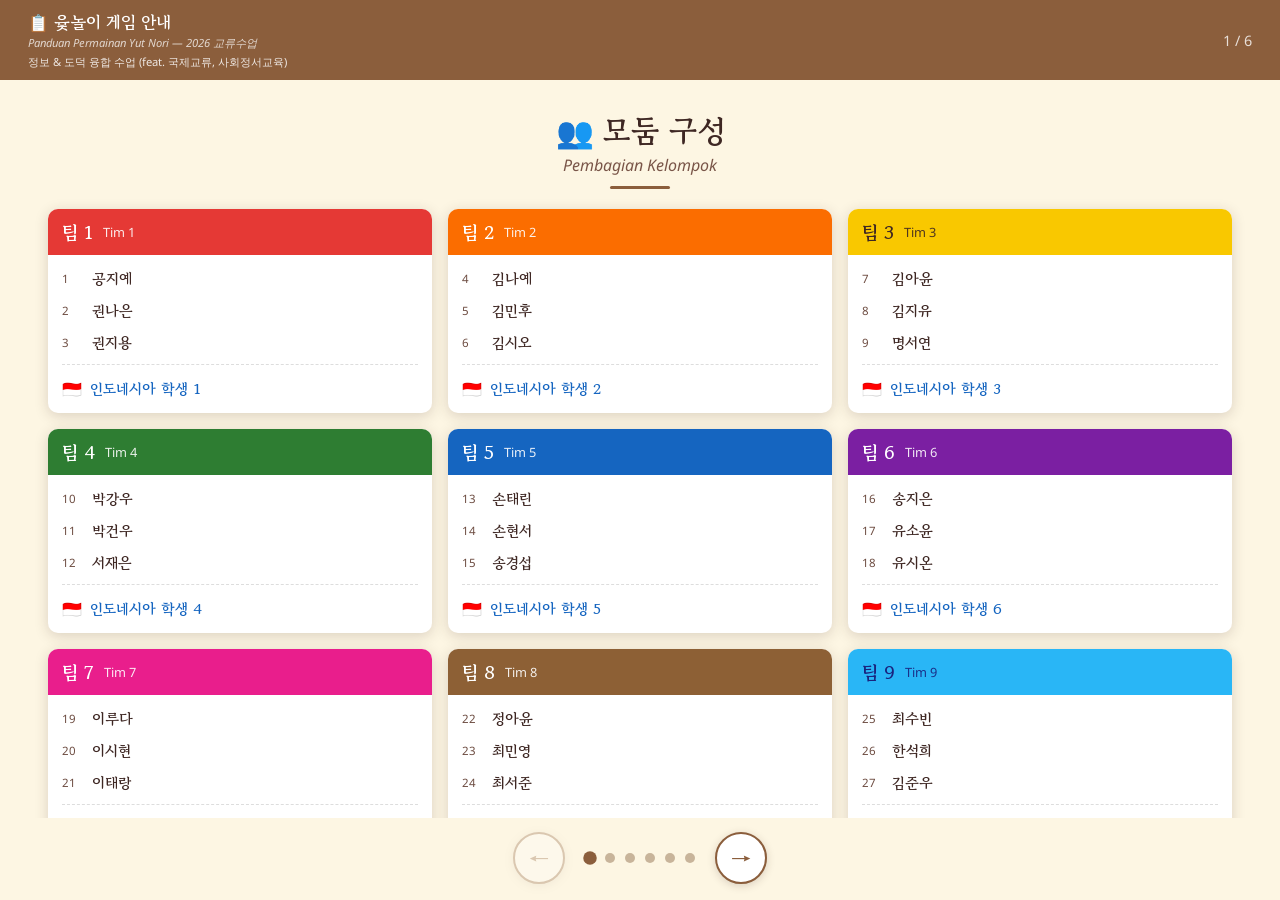
==== commit 7416012c: "guide 헤더에 수업 유형 문구 추가 Co-Authored-By: Claude Sonnet 4.6 <noreply@anthropic.com>" ====
--- a/guide.html
+++ b/guide.html
@@ -51,7 +51,8 @@
     }
     .guide-header-title { display: flex; flex-direction: column; gap: 1px; }
     .hdr-ko { font-size: 1.05rem; font-weight: 700; }
-    .hdr-id { font-size: 0.7rem; font-style: italic; color: rgba(255,255,255,0.75); font-family: 'Noto Sans', sans-serif; }
+    .hdr-id  { font-size: 0.7rem; font-style: italic; color: rgba(255,255,255,0.75); font-family: 'Noto Sans', sans-serif; }
+    .hdr-sub { font-size: 0.7rem; color: rgba(255,255,255,0.85); font-family: 'Noto Sans', sans-serif; margin-top: 2px; }
     .slide-counter { font-size: 0.9rem; color: rgba(255,255,255,0.8); font-family: 'Noto Sans', sans-serif; }
 
     /* ── Slide area ── */
@@ -298,6 +299,7 @@
     <div class="guide-header-title">
       <span class="hdr-ko">📋 윷놀이 게임 안내</span>
       <span class="hdr-id">Panduan Permainan Yut Nori — 2026 교류수업</span>
+      <span class="hdr-sub">정보 &amp; 도덕 융합 수업 (feat. 국제교류, 사회정서교육)</span>
     </div>
     <span class="slide-counter" id="slide-counter">1 / 6</span>
   </header>
@@ -516,50 +518,61 @@
 
         <!-- Mini board preview -->
         <div class="intro-board-img">
-          <svg viewBox="0 0 300 300" xmlns="http://www.w3.org/2000/svg">
+          <svg viewBox="0 0 300 308" xmlns="http://www.w3.org/2000/svg">
+            <!-- legend -->
+            <text x="150" y="9" text-anchor="middle" font-size="7.5" fill="#8B5E3C" font-family="Gowun Batang,serif">★=행운  ?=미션</text>
             <!-- outer square -->
-            <rect x="20" y="20" width="260" height="260" fill="none" stroke="#8B5E3C" stroke-width="2.5"/>
+            <rect x="20" y="15" width="260" height="260" fill="none" stroke="#8B5E3C" stroke-width="2.5"/>
             <!-- diagonals (dashed) -->
-            <line x1="280" y1="20" x2="20" y2="280" stroke="#8B5E3C" stroke-width="2" stroke-dasharray="7,4"/>
-            <line x1="20" y1="20" x2="280" y2="280" stroke="#8B5E3C" stroke-width="2" stroke-dasharray="7,4"/>
-            <!-- center -->
-            <circle cx="150" cy="150" r="20" fill="#FFD700" stroke="#8B5E3C" stroke-width="2"/>
-            <!-- corners -->
-            <circle cx="280" cy="20"  r="14" fill="#FFF3CD" stroke="#8B5E3C" stroke-width="2"/>
-            <circle cx="20"  cy="20"  r="14" fill="#FFF3CD" stroke="#8B5E3C" stroke-width="2"/>
-            <circle cx="20"  cy="280" r="14" fill="#FFF3CD" stroke="#8B5E3C" stroke-width="2"/>
-            <circle cx="280" cy="280" r="14" fill="#E8F5E9" stroke="#8B5E3C" stroke-width="2.5"/>
-            <!-- start label -->
-            <text x="280" y="285" text-anchor="middle" dominant-baseline="central" font-size="7" fill="#3E2723" font-family="Gowun Batang,serif">출발</text>
-            <!-- outer dots top row -->
-            <circle cx="85"  cy="20" r="8" fill="white" stroke="#8B5E3C" stroke-width="1.5"/>
-            <circle cx="150" cy="20" r="8" fill="white" stroke="#8B5E3C" stroke-width="1.5"/>
-            <circle cx="215" cy="20" r="8" fill="white" stroke="#8B5E3C" stroke-width="1.5"/>
-            <!-- mission top -->
-            <circle cx="150" cy="20" r="8" fill="#FFE4E1" stroke="#8B5E3C" stroke-width="1.5"/>
-            <text x="150" y="20" text-anchor="middle" dominant-baseline="central" font-size="9">?</text>
-            <!-- lucky top-left -->
-            <circle cx="85" cy="20" r="8" fill="#FFFDE7" stroke="#8B5E3C" stroke-width="1.5"/>
-            <text x="85" y="20" text-anchor="middle" dominant-baseline="central" font-size="9">★</text>
-            <!-- outer dots left col -->
-            <circle cx="20" cy="85"  r="8" fill="white" stroke="#8B5E3C" stroke-width="1.5"/>
-            <circle cx="20" cy="150" r="8" fill="white" stroke="#8B5E3C" stroke-width="1.5"/>
-            <circle cx="20" cy="215" r="8" fill="white" stroke="#8B5E3C" stroke-width="1.5"/>
-            <!-- outer dots right col -->
-            <circle cx="280" cy="85"  r="8" fill="white" stroke="#8B5E3C" stroke-width="1.5"/>
-            <circle cx="280" cy="150" r="8" fill="white" stroke="#8B5E3C" stroke-width="1.5"/>
-            <circle cx="280" cy="215" r="8" fill="white" stroke="#8B5E3C" stroke-width="1.5"/>
-            <!-- outer dots bottom -->
-            <circle cx="85"  cy="280" r="8" fill="white" stroke="#8B5E3C" stroke-width="1.5"/>
-            <circle cx="150" cy="280" r="8" fill="white" stroke="#8B5E3C" stroke-width="1.5"/>
-            <circle cx="215" cy="280" r="8" fill="white" stroke="#8B5E3C" stroke-width="1.5"/>
-            <!-- diagonal dots -->
-            <circle cx="215" cy="85"  r="7" fill="white" stroke="#8B5E3C" stroke-width="1.2"/>
-            <circle cx="85"  cy="215" r="7" fill="white" stroke="#8B5E3C" stroke-width="1.2"/>
-            <circle cx="85"  cy="85"  r="7" fill="white" stroke="#8B5E3C" stroke-width="1.2"/>
-            <circle cx="215" cy="215" r="7" fill="white" stroke="#8B5E3C" stroke-width="1.2"/>
-            <!-- labels -->
-            <text x="150" y="10" text-anchor="middle" font-size="8" fill="#8B5E3C" font-family="Gowun Batang">★ = 행운  ? = 미션</text>
+            <line x1="280" y1="15" x2="20" y2="275" stroke="#8B5E3C" stroke-width="2" stroke-dasharray="7,4"/>
+            <line x1="20"  y1="15" x2="280" y2="275" stroke="#8B5E3C" stroke-width="2" stroke-dasharray="7,4"/>
+            <!-- RIGHT side: 0(BR)→1→2★→3?→4→5(TR) going UP (x=280) -->
+            <circle cx="280" cy="275" r="12" fill="#E8F5E9" stroke="#4CAF50" stroke-width="2.5"/>
+            <text x="280" y="293" text-anchor="middle" font-size="7" fill="#2E7D32" font-family="Gowun Batang,serif" font-weight="700">출발</text>
+            <circle cx="280" cy="223" r="8" fill="white"   stroke="#8B5E3C" stroke-width="1.5"/>
+            <circle cx="280" cy="171" r="8" fill="#FFFDE7" stroke="#8B5E3C" stroke-width="1.5"/>
+            <text x="280" y="171" text-anchor="middle" dominant-baseline="central" font-size="9">★</text>
+            <circle cx="280" cy="119" r="8" fill="#FFE4E1" stroke="#8B5E3C" stroke-width="1.5"/>
+            <text x="280" y="119" text-anchor="middle" dominant-baseline="central" font-size="9">?</text>
+            <circle cx="280" cy="67"  r="8" fill="white"   stroke="#8B5E3C" stroke-width="1.5"/>
+            <circle cx="280" cy="15"  r="12" fill="#FFF3CD" stroke="#8B5E3C" stroke-width="2"/>
+            <!-- TOP side: 5→6★→7→8?→9★→10 going LEFT (y=15) -->
+            <circle cx="228" cy="15"  r="8" fill="#FFFDE7" stroke="#8B5E3C" stroke-width="1.5"/>
+            <text x="228" y="15" text-anchor="middle" dominant-baseline="central" font-size="9">★</text>
+            <circle cx="176" cy="15"  r="8" fill="white"   stroke="#8B5E3C" stroke-width="1.5"/>
+            <circle cx="124" cy="15"  r="8" fill="#FFE4E1" stroke="#8B5E3C" stroke-width="1.5"/>
+            <text x="124" y="15" text-anchor="middle" dominant-baseline="central" font-size="9">?</text>
+            <circle cx="72"  cy="15"  r="8" fill="#FFFDE7" stroke="#8B5E3C" stroke-width="1.5"/>
+            <text x="72"  y="15" text-anchor="middle" dominant-baseline="central" font-size="9">★</text>
+            <circle cx="20"  cy="15"  r="12" fill="#FFF3CD" stroke="#8B5E3C" stroke-width="2"/>
+            <!-- LEFT side: 10→11→12★→13?→14→15 going DOWN (x=20) -->
+            <circle cx="20"  cy="67"  r="8" fill="white"   stroke="#8B5E3C" stroke-width="1.5"/>
+            <circle cx="20"  cy="119" r="8" fill="#FFFDE7" stroke="#8B5E3C" stroke-width="1.5"/>
+            <text x="20"  y="119" text-anchor="middle" dominant-baseline="central" font-size="9">★</text>
+            <circle cx="20"  cy="171" r="8" fill="#FFE4E1" stroke="#8B5E3C" stroke-width="1.5"/>
+            <text x="20"  y="171" text-anchor="middle" dominant-baseline="central" font-size="9">?</text>
+            <circle cx="20"  cy="223" r="8" fill="white"   stroke="#8B5E3C" stroke-width="1.5"/>
+            <circle cx="20"  cy="275" r="12" fill="#FFF3CD" stroke="#8B5E3C" stroke-width="2"/>
+            <!-- BOTTOM side: 15→16★→17→18?→19★→0 going RIGHT (y=275) -->
+            <circle cx="72"  cy="275" r="8" fill="#FFFDE7" stroke="#8B5E3C" stroke-width="1.5"/>
+            <text x="72"  y="275" text-anchor="middle" dominant-baseline="central" font-size="9">★</text>
+            <circle cx="124" cy="275" r="8" fill="white"   stroke="#8B5E3C" stroke-width="1.5"/>
+            <circle cx="176" cy="275" r="8" fill="#FFE4E1" stroke="#8B5E3C" stroke-width="1.5"/>
+            <text x="176" y="275" text-anchor="middle" dominant-baseline="central" font-size="9">?</text>
+            <circle cx="228" cy="275" r="8" fill="#FFFDE7" stroke="#8B5E3C" stroke-width="1.5"/>
+            <text x="228" y="275" text-anchor="middle" dominant-baseline="central" font-size="9">★</text>
+            <!-- DIAGONAL 1: TR(280,15)→30(237,58)→27(194,102)→center→26(106,188)→31(63,232)→BL(20,275) -->
+            <circle cx="237" cy="58"  r="7" fill="white" stroke="#8B5E3C" stroke-width="1.2"/>
+            <circle cx="194" cy="102" r="7" fill="white" stroke="#8B5E3C" stroke-width="1.2"/>
+            <circle cx="106" cy="188" r="7" fill="white" stroke="#8B5E3C" stroke-width="1.2"/>
+            <circle cx="63"  cy="232" r="7" fill="white" stroke="#8B5E3C" stroke-width="1.2"/>
+            <!-- DIAGONAL 2: TL(20,15)→32(63,58)→28(106,102)→center→29(194,188)→33(237,232)→BR(280,275) -->
+            <circle cx="63"  cy="58"  r="7" fill="white" stroke="#8B5E3C" stroke-width="1.2"/>
+            <circle cx="106" cy="102" r="7" fill="white" stroke="#8B5E3C" stroke-width="1.2"/>
+            <circle cx="194" cy="188" r="7" fill="white" stroke="#8B5E3C" stroke-width="1.2"/>
+            <circle cx="237" cy="232" r="7" fill="white" stroke="#8B5E3C" stroke-width="1.2"/>
+            <!-- CENTER (25) -->
+            <circle cx="150" cy="145" r="16" fill="#FFD700" stroke="#8B5E3C" stroke-width="2"/>
           </svg>
         </div>
       </div>
@@ -664,48 +677,58 @@
       <div class="board-rules-layout">
         <!-- mini board with annotations -->
         <div class="board-rules-left">
-          <svg viewBox="0 0 300 300" xmlns="http://www.w3.org/2000/svg">
-            <rect x="20" y="20" width="260" height="260" fill="#F5E6C8" stroke="#8B5E3C" stroke-width="2"/>
-            <line x1="280" y1="20" x2="20" y2="280" stroke="#8B5E3C" stroke-width="2" stroke-dasharray="7,4"/>
-            <line x1="20" y1="20" x2="280" y2="280" stroke="#8B5E3C" stroke-width="2" stroke-dasharray="7,4"/>
-            <!-- center -->
-            <circle cx="150" cy="150" r="18" fill="#FFD700" stroke="#8B5E3C" stroke-width="2"/>
-            <!-- corners -->
-            <circle cx="280" cy="280" r="14" fill="#E8F5E9" stroke="#4CAF50" stroke-width="3"/>
-            <text x="280" y="298" text-anchor="middle" font-size="7" fill="#2E7D32" font-family="Gowun Batang">START</text>
-            <circle cx="280" cy="20"  r="14" fill="#FFF3CD" stroke="#8B5E3C" stroke-width="2"/>
-            <circle cx="20"  cy="20"  r="14" fill="#FFF3CD" stroke="#8B5E3C" stroke-width="2"/>
-            <circle cx="20"  cy="280" r="14" fill="#FFF3CD" stroke="#8B5E3C" stroke-width="2"/>
-            <!-- outer dots + mission/lucky -->
-            <!-- top -->
-            <circle cx="85"  cy="20" r="8" fill="#FFFDE7" stroke="#8B5E3C" stroke-width="1.5"/>
-            <text x="85" y="20" text-anchor="middle" dominant-baseline="central" font-size="9">★</text>
-            <circle cx="150" cy="20" r="8" fill="#FFE4E1" stroke="#8B5E3C" stroke-width="1.5"/>
-            <text x="150" y="20" text-anchor="middle" dominant-baseline="central" font-size="9">?</text>
-            <circle cx="215" cy="20" r="8" fill="white" stroke="#8B5E3C" stroke-width="1.5"/>
-            <!-- right -->
-            <circle cx="280" cy="85"  r="8" fill="white" stroke="#8B5E3C" stroke-width="1.5"/>
-            <circle cx="280" cy="150" r="8" fill="#FFE4E1" stroke="#8B5E3C" stroke-width="1.5"/>
-            <text x="280" y="150" text-anchor="middle" dominant-baseline="central" font-size="9">?</text>
-            <circle cx="280" cy="215" r="8" fill="white" stroke="#8B5E3C" stroke-width="1.5"/>
-            <!-- bottom -->
-            <circle cx="85"  cy="280" r="8" fill="#FFFDE7" stroke="#8B5E3C" stroke-width="1.5"/>
-            <text x="85" y="280" text-anchor="middle" dominant-baseline="central" font-size="9">★</text>
-            <circle cx="150" cy="280" r="8" fill="#FFE4E1" stroke="#8B5E3C" stroke-width="1.5"/>
-            <text x="150" y="280" text-anchor="middle" dominant-baseline="central" font-size="9">?</text>
-            <circle cx="215" cy="280" r="8" fill="white" stroke="#8B5E3C" stroke-width="1.5"/>
-            <!-- left -->
-            <circle cx="20" cy="85"  r="8" fill="white" stroke="#8B5E3C" stroke-width="1.5"/>
-            <circle cx="20" cy="150" r="8" fill="#FFE4E1" stroke="#8B5E3C" stroke-width="1.5"/>
-            <text x="20" y="150" text-anchor="middle" dominant-baseline="central" font-size="9">?</text>
-            <circle cx="20" cy="215" r="8" fill="white" stroke="#8B5E3C" stroke-width="1.5"/>
-            <!-- diag dots -->
-            <circle cx="215" cy="85"  r="7" fill="white" stroke="#8B5E3C" stroke-width="1.2"/>
-            <circle cx="85"  cy="215" r="7" fill="white" stroke="#8B5E3C" stroke-width="1.2"/>
-            <circle cx="85"  cy="85"  r="7" fill="white" stroke="#8B5E3C" stroke-width="1.2"/>
-            <circle cx="215" cy="215" r="7" fill="white" stroke="#8B5E3C" stroke-width="1.2"/>
-            <!-- arrows for shortcut -->
-            <text x="150" y="148" text-anchor="middle" dominant-baseline="central" font-size="10" fill="#7B1FA2" font-weight="bold">지름길</text>
+          <svg viewBox="0 0 300 308" xmlns="http://www.w3.org/2000/svg">
+            <rect x="20" y="15" width="260" height="260" fill="#F5E6C8" stroke="#8B5E3C" stroke-width="2"/>
+            <line x1="280" y1="15" x2="20" y2="275" stroke="#8B5E3C" stroke-width="2" stroke-dasharray="7,4"/>
+            <line x1="20"  y1="15" x2="280" y2="275" stroke="#8B5E3C" stroke-width="2" stroke-dasharray="7,4"/>
+            <!-- RIGHT: 0(BR)→1→2★→3?→4→5(TR) -->
+            <circle cx="280" cy="275" r="12" fill="#E8F5E9" stroke="#4CAF50" stroke-width="3"/>
+            <text x="280" y="293" text-anchor="middle" font-size="7" fill="#2E7D32" font-family="Gowun Batang,serif" font-weight="700">출발</text>
+            <circle cx="280" cy="223" r="8" fill="white"   stroke="#8B5E3C" stroke-width="1.5"/>
+            <circle cx="280" cy="171" r="8" fill="#FFFDE7" stroke="#8B5E3C" stroke-width="1.5"/>
+            <text x="280" y="171" text-anchor="middle" dominant-baseline="central" font-size="9">★</text>
+            <circle cx="280" cy="119" r="8" fill="#FFE4E1" stroke="#8B5E3C" stroke-width="1.5"/>
+            <text x="280" y="119" text-anchor="middle" dominant-baseline="central" font-size="9">?</text>
+            <circle cx="280" cy="67"  r="8" fill="white"   stroke="#8B5E3C" stroke-width="1.5"/>
+            <circle cx="280" cy="15"  r="12" fill="#FFF3CD" stroke="#8B5E3C" stroke-width="2"/>
+            <!-- TOP: 5→6★→7→8?→9★→10 -->
+            <circle cx="228" cy="15"  r="8" fill="#FFFDE7" stroke="#8B5E3C" stroke-width="1.5"/>
+            <text x="228" y="15" text-anchor="middle" dominant-baseline="central" font-size="9">★</text>
+            <circle cx="176" cy="15"  r="8" fill="white"   stroke="#8B5E3C" stroke-width="1.5"/>
+            <circle cx="124" cy="15"  r="8" fill="#FFE4E1" stroke="#8B5E3C" stroke-width="1.5"/>
+            <text x="124" y="15" text-anchor="middle" dominant-baseline="central" font-size="9">?</text>
+            <circle cx="72"  cy="15"  r="8" fill="#FFFDE7" stroke="#8B5E3C" stroke-width="1.5"/>
+            <text x="72"  y="15" text-anchor="middle" dominant-baseline="central" font-size="9">★</text>
+            <circle cx="20"  cy="15"  r="12" fill="#FFF3CD" stroke="#8B5E3C" stroke-width="2"/>
+            <!-- LEFT: 10→11→12★→13?→14→15 -->
+            <circle cx="20"  cy="67"  r="8" fill="white"   stroke="#8B5E3C" stroke-width="1.5"/>
+            <circle cx="20"  cy="119" r="8" fill="#FFFDE7" stroke="#8B5E3C" stroke-width="1.5"/>
+            <text x="20"  y="119" text-anchor="middle" dominant-baseline="central" font-size="9">★</text>
+            <circle cx="20"  cy="171" r="8" fill="#FFE4E1" stroke="#8B5E3C" stroke-width="1.5"/>
+            <text x="20"  y="171" text-anchor="middle" dominant-baseline="central" font-size="9">?</text>
+            <circle cx="20"  cy="223" r="8" fill="white"   stroke="#8B5E3C" stroke-width="1.5"/>
+            <circle cx="20"  cy="275" r="12" fill="#FFF3CD" stroke="#8B5E3C" stroke-width="2"/>
+            <!-- BOTTOM: 15→16★→17→18?→19★→0 -->
+            <circle cx="72"  cy="275" r="8" fill="#FFFDE7" stroke="#8B5E3C" stroke-width="1.5"/>
+            <text x="72"  y="275" text-anchor="middle" dominant-baseline="central" font-size="9">★</text>
+            <circle cx="124" cy="275" r="8" fill="white"   stroke="#8B5E3C" stroke-width="1.5"/>
+            <circle cx="176" cy="275" r="8" fill="#FFE4E1" stroke="#8B5E3C" stroke-width="1.5"/>
+            <text x="176" y="275" text-anchor="middle" dominant-baseline="central" font-size="9">?</text>
+            <circle cx="228" cy="275" r="8" fill="#FFFDE7" stroke="#8B5E3C" stroke-width="1.5"/>
+            <text x="228" y="275" text-anchor="middle" dominant-baseline="central" font-size="9">★</text>
+            <!-- DIAG 1: TR→30→27→center→26→31→BL -->
+            <circle cx="237" cy="58"  r="7" fill="white" stroke="#8B5E3C" stroke-width="1.2"/>
+            <circle cx="194" cy="102" r="7" fill="white" stroke="#8B5E3C" stroke-width="1.2"/>
+            <circle cx="106" cy="188" r="7" fill="white" stroke="#8B5E3C" stroke-width="1.2"/>
+            <circle cx="63"  cy="232" r="7" fill="white" stroke="#8B5E3C" stroke-width="1.2"/>
+            <!-- DIAG 2: TL→32→28→center→29→33→BR -->
+            <circle cx="63"  cy="58"  r="7" fill="white" stroke="#8B5E3C" stroke-width="1.2"/>
+            <circle cx="106" cy="102" r="7" fill="white" stroke="#8B5E3C" stroke-width="1.2"/>
+            <circle cx="194" cy="188" r="7" fill="white" stroke="#8B5E3C" stroke-width="1.2"/>
+            <circle cx="237" cy="232" r="7" fill="white" stroke="#8B5E3C" stroke-width="1.2"/>
+            <!-- CENTER -->
+            <circle cx="150" cy="145" r="16" fill="#FFD700" stroke="#8B5E3C" stroke-width="2"/>
+            <text x="150" y="145" text-anchor="middle" dominant-baseline="central" font-size="8" fill="#7B1FA2" font-weight="bold">지름길</text>
           </svg>
         </div>
 
